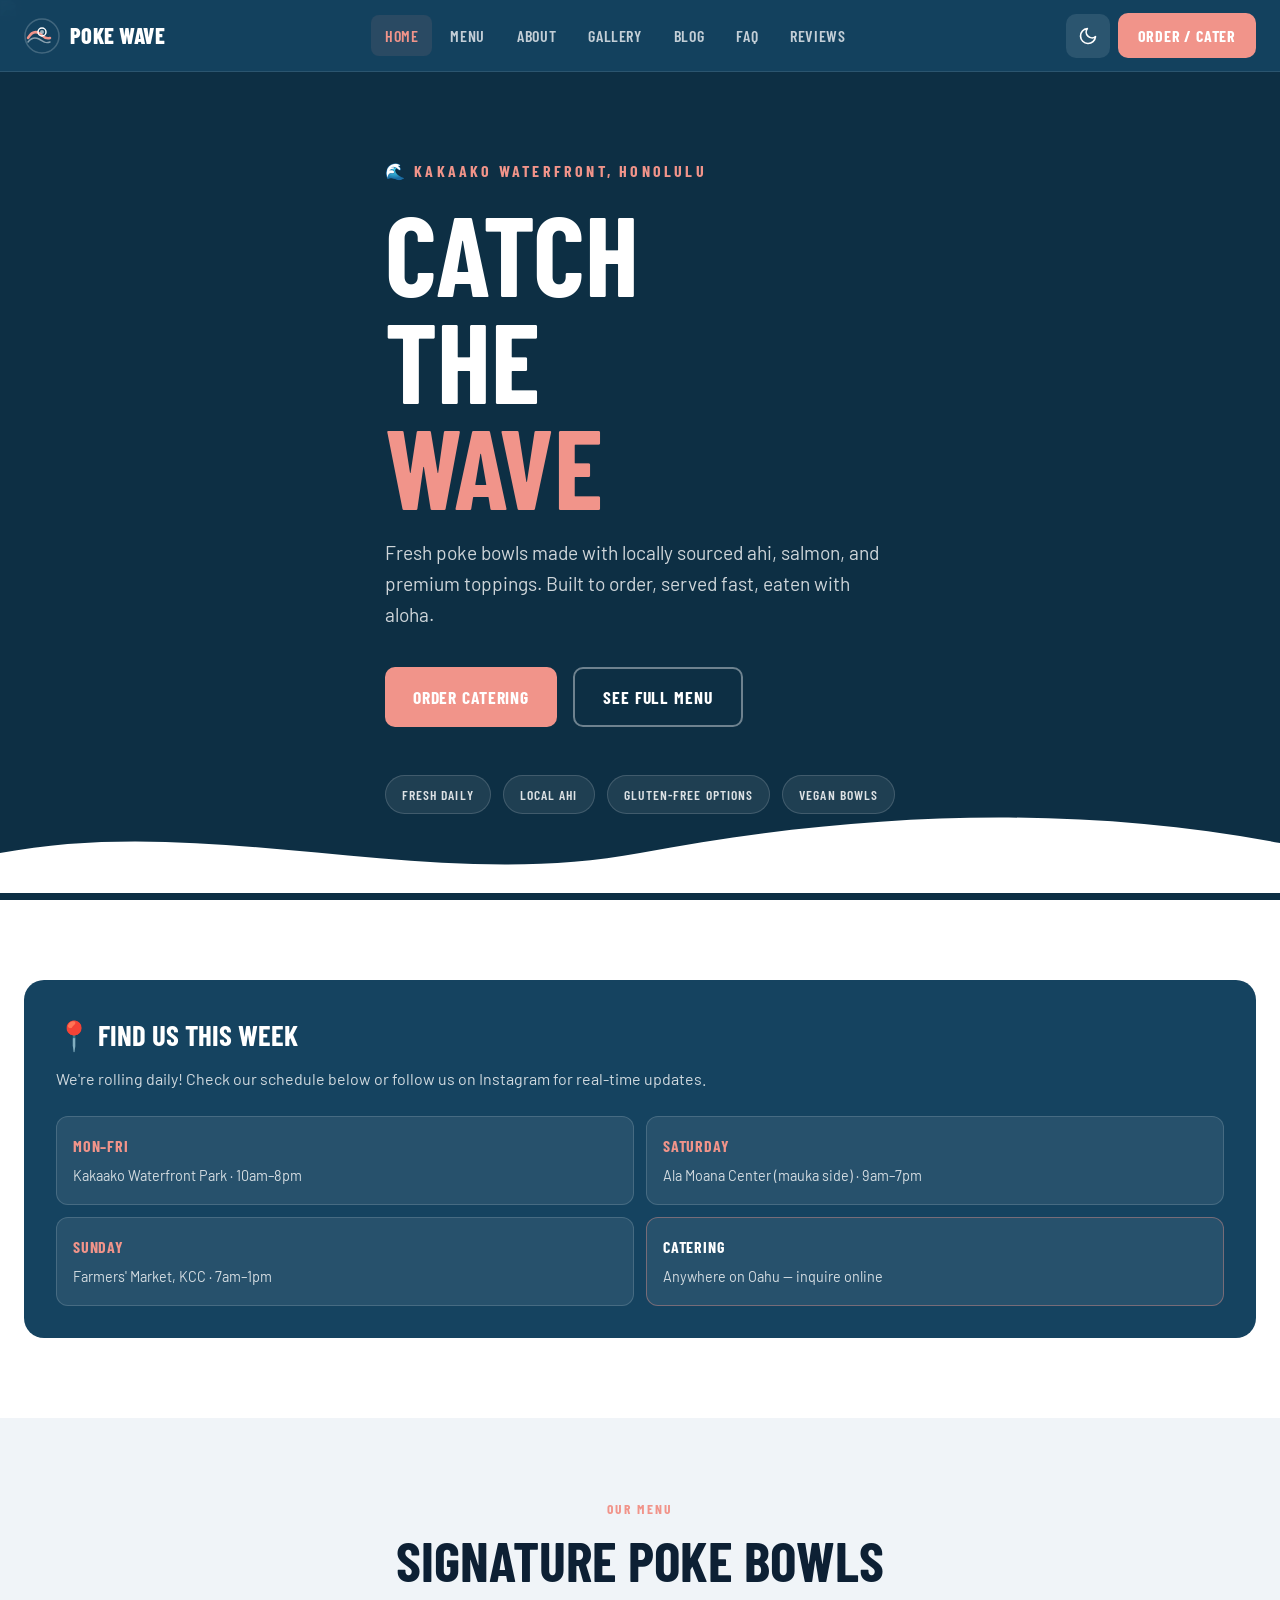
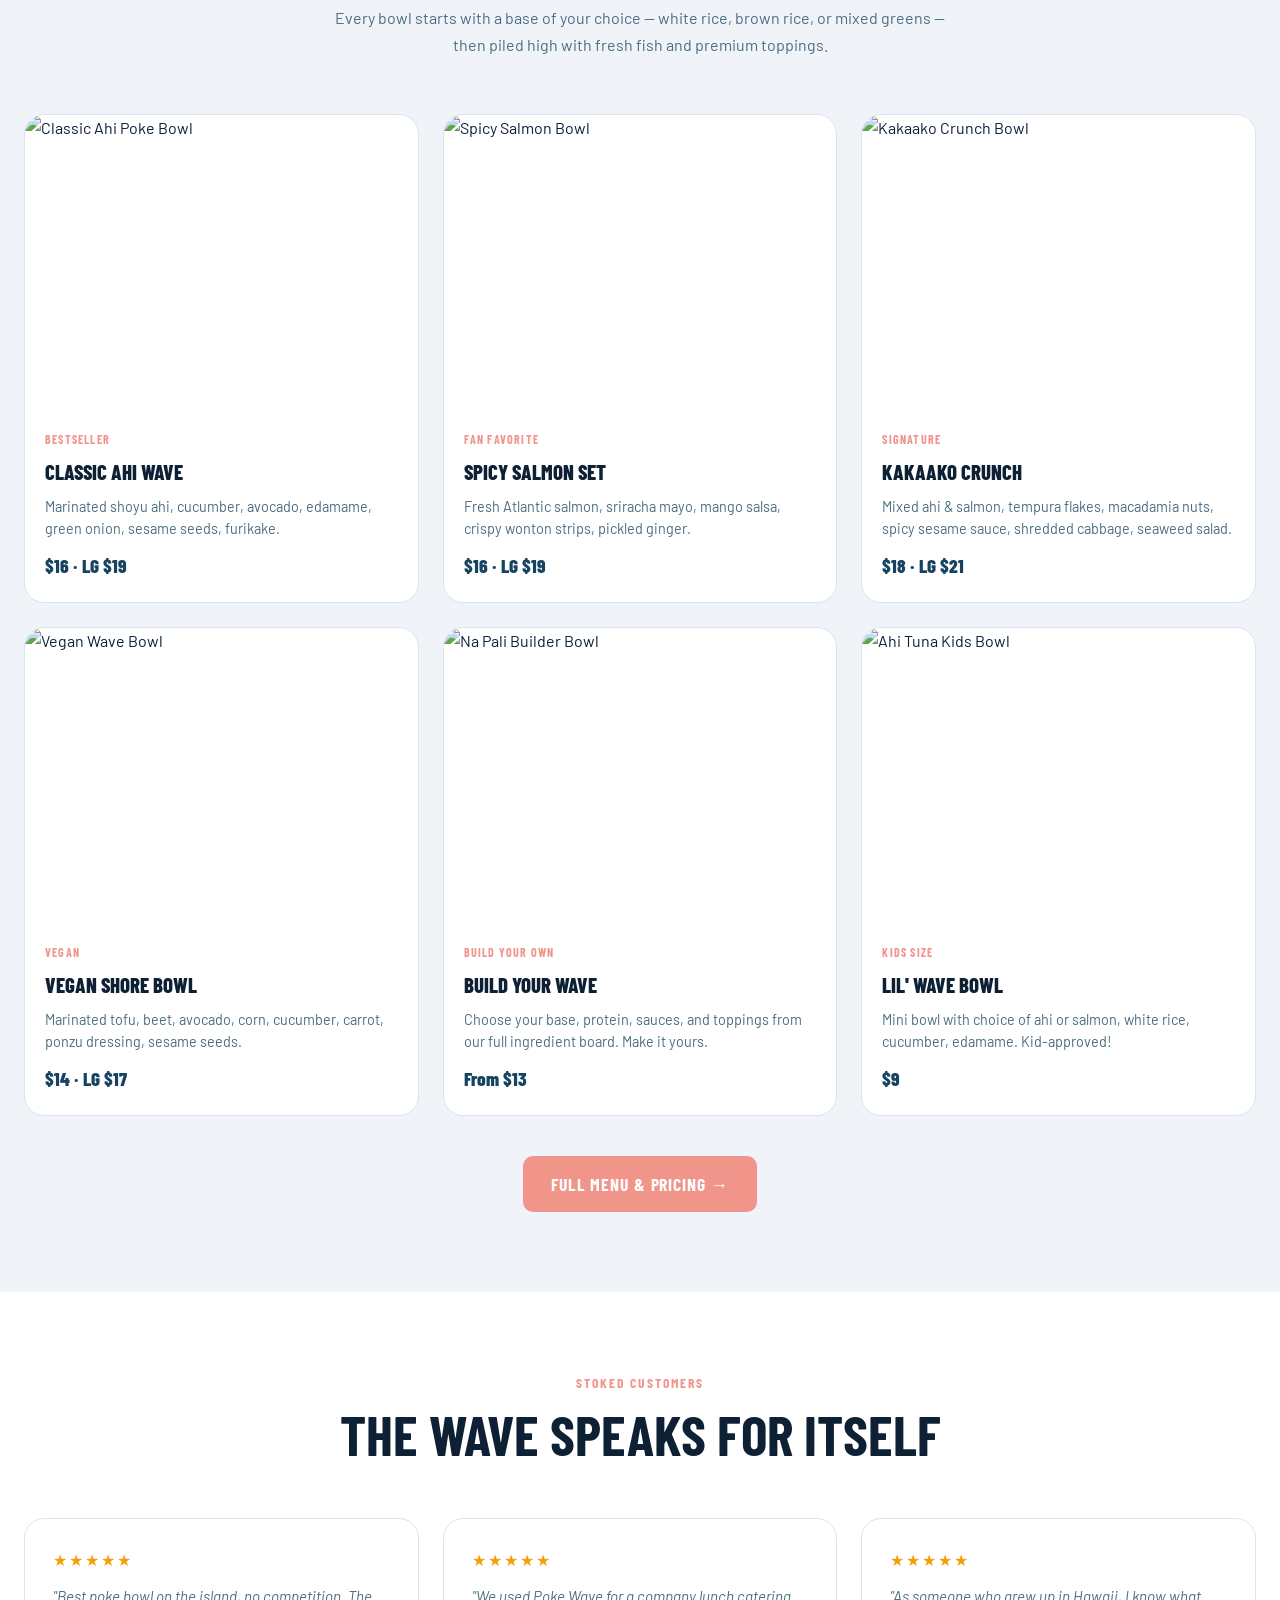
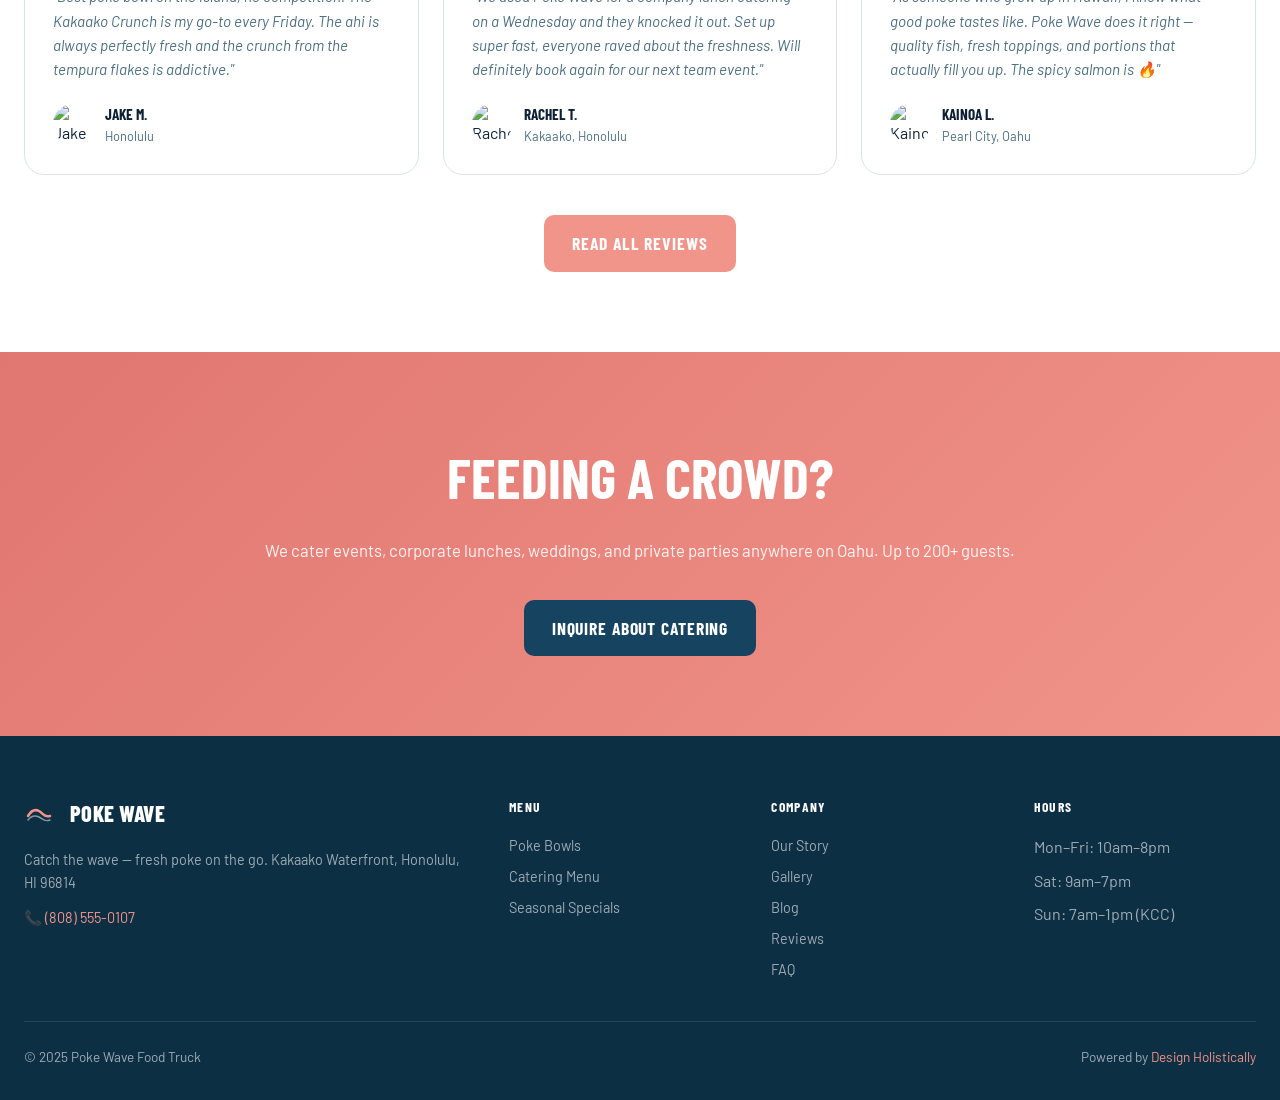
==== index.html @ 1723ecc5 "Initial commit: Poke Wave Food Truck — Hawaii sample site (Honolulu, Oahu)" ====
<!DOCTYPE html>
<html lang="en" data-theme="light">
<head>
<meta charset="UTF-8">
<meta name="viewport" content="width=device-width, initial-scale=1.0">
<title>Poke Wave Food Truck — Fresh Poke on the Go | Honolulu, Oahu</title>
<meta name="description" content="Poke Wave is Honolulu's hottest poke food truck. Fresh ahi, salmon, and tuna poke bowls at Kakaako Waterfront. Catering available.">
<meta property="og:title" content="Poke Wave Food Truck — Catch the Wave, Fresh Poke on the Go">
<meta property="og:description" content="Fresh, customizable poke bowls in Kakaako, Honolulu. Ahi, salmon, mixed bowls. Find us daily at the waterfront.">
<meta property="og:image" content="https://picsum.photos/1200/630?random=701">
<meta property="og:type" content="website">
<link rel="canonical" href="https://pokewavehonolulu.com">
<link rel="stylesheet" href="css/style.css">
<script type="application/ld+json">
{
  "@context": "https://schema.org",
  "@type": "FoodEstablishment",
  "name": "Poke Wave Food Truck",
  "description": "Fresh poke bowls food truck in Kakaako, Honolulu, Hawaii",
  "url": "https://pokewavehonolulu.com",
  "telephone": "(808) 555-0107",
  "address": {
    "@type": "PostalAddress",
    "streetAddress": "Kakaako Waterfront",
    "addressLocality": "Honolulu",
    "addressRegion": "HI",
    "postalCode": "96814",
    "addressCountry": "US"
  },
  "servesCuisine": "Hawaiian, Seafood",
  "priceRange": "$$",
  "openingHours": "Mo-Su 10:00-20:00"
}
</script>
</head>
<body>
<header class="header">
  <div class="header-inner">
    <a href="index.html" class="logo" aria-label="Poke Wave home">
      <svg viewBox="0 0 36 36" fill="none" aria-hidden="true">
        <circle cx="18" cy="18" r="17" stroke="rgba(255,255,255,0.2)" stroke-width="1.5"/>
        <path d="M4 20c3-5 7-7 11-5s5 7 11 5" stroke="#F1948A" stroke-width="2.5" stroke-linecap="round" fill="none"/>
        <path d="M4 24c3-4 7-5 11-3s5 5 11 3" stroke="white" stroke-width="1.5" stroke-linecap="round" fill="none" opacity="0.5"/>
        <circle cx="18" cy="14" r="4" fill="none" stroke="white" stroke-width="1.5"/>
        <circle cx="18" cy="14" r="2" fill="white" opacity="0.6"/>
      </svg>
      POKE WAVE
    </a>
    <nav class="nav">
      <a href="index.html" class="active">Home</a>
      <a href="services.html">Menu</a>
      <a href="about.html">About</a>
      <a href="gallery.html">Gallery</a>
      <a href="blog.html">Blog</a>
      <a href="faq.html">FAQ</a>
      <a href="reviews.html">Reviews</a>
    </nav>
    <div class="header-actions">
      <button id="themeToggle" class="btn-theme" aria-label="Toggle dark mode"></button>
      <a href="booking.html" class="btn-order">Order / Cater</a>
      <button id="hamburger" class="btn-hamburger" aria-label="Open menu" aria-expanded="false">
        <span></span><span></span><span></span>
      </button>
    </div>
  </div>
</header>
<nav id="mobileNav" class="mobile-nav">
  <a href="index.html">Home</a>
  <a href="services.html">Menu</a>
  <a href="about.html">About</a>
  <a href="gallery.html">Gallery</a>
  <a href="blog.html">Blog</a>
  <a href="faq.html">FAQ</a>
  <a href="reviews.html">Reviews</a>
  <a href="booking.html">Order / Cater</a>
  <a href="admin.html">Admin</a>
</nav>

<!-- Hero -->
<section class="hero">
  <div class="hero-bg">
    <img src="https://picsum.photos/1600/900?random=701" alt="Poke bowl close-up" loading="eager">
  </div>
  <div class="hero-waves">
    <svg viewBox="0 0 1440 80" fill="var(--bg)" xmlns="http://www.w3.org/2000/svg" preserveAspectRatio="none">
      <path d="M0 40c240-40 480 40 720 0S1200-10 1440 30V80H0z"/>
    </svg>
  </div>
  <div class="hero-content">
    <div class="hero-eyebrow">🌊 Kakaako Waterfront, Honolulu</div>
    <h1>Catch<br>the<br><span class="wave-word">Wave</span></h1>
    <p>Fresh poke bowls made with locally sourced ahi, salmon, and premium toppings. Built to order, served fast, eaten with aloha.</p>
    <div class="hero-actions">
      <a href="booking.html" class="btn-primary">Order Catering</a>
      <a href="services.html" class="btn-outline">See Full Menu</a>
    </div>
    <div class="hero-badges">
      <div class="hero-badge-item">Fresh Daily</div>
      <div class="hero-badge-item">Local Ahi</div>
      <div class="hero-badge-item">Gluten-Free Options</div>
      <div class="hero-badge-item">Vegan Bowls</div>
    </div>
  </div>
</section>

<!-- Location Tracker -->
<section class="section">
  <div class="container">
    <div class="location-card fade-up">
      <h3>📍 Find Us This Week</h3>
      <p style="color:rgba(255,255,255,0.8);margin-top:8px;">We're rolling daily! Check our schedule below or follow us on Instagram for real-time updates.</p>
      <div class="schedule-grid">
        <div class="schedule-item"><strong>Mon–Fri</strong><span>Kakaako Waterfront Park · 10am–8pm</span></div>
        <div class="schedule-item"><strong>Saturday</strong><span>Ala Moana Center (mauka side) · 9am–7pm</span></div>
        <div class="schedule-item"><strong>Sunday</strong><span>Farmers' Market, KCC · 7am–1pm</span></div>
        <div class="schedule-item" style="border-color:rgba(241,148,138,0.4);"><strong style="color:white;">Catering</strong><span>Anywhere on Oahu — inquire online</span></div>
      </div>
    </div>
  </div>
</section>

<!-- Menu Highlights -->
<section class="section section-alt">
  <div class="container">
    <div class="section-header fade-up">
      <span class="section-label">Our Menu</span>
      <h2>Signature Poke Bowls</h2>
      <p>Every bowl starts with a base of your choice — white rice, brown rice, or mixed greens — then piled high with fresh fish and premium toppings.</p>
    </div>
    <div class="menu-grid">
      <div class="menu-card fade-up">
        <div class="menu-card-img"><img src="https://picsum.photos/600/450?random=711" alt="Classic Ahi Poke Bowl" loading="lazy"></div>
        <div class="menu-card-body">
          <span class="menu-tag">Bestseller</span>
          <h3>Classic Ahi Wave</h3>
          <p>Marinated shoyu ahi, cucumber, avocado, edamame, green onion, sesame seeds, furikake.</p>
          <div class="menu-price">$16 · LG $19</div>
        </div>
      </div>
      <div class="menu-card fade-up">
        <div class="menu-card-img"><img src="https://picsum.photos/600/450?random=712" alt="Spicy Salmon Bowl" loading="lazy"></div>
        <div class="menu-card-body">
          <span class="menu-tag">Fan Favorite</span>
          <h3>Spicy Salmon Set</h3>
          <p>Fresh Atlantic salmon, sriracha mayo, mango salsa, crispy wonton strips, pickled ginger.</p>
          <div class="menu-price">$16 · LG $19</div>
        </div>
      </div>
      <div class="menu-card fade-up">
        <div class="menu-card-img"><img src="https://picsum.photos/600/450?random=713" alt="Kakaako Crunch Bowl" loading="lazy"></div>
        <div class="menu-card-body">
          <span class="menu-tag">Signature</span>
          <h3>Kakaako Crunch</h3>
          <p>Mixed ahi & salmon, tempura flakes, macadamia nuts, spicy sesame sauce, shredded cabbage, seaweed salad.</p>
          <div class="menu-price">$18 · LG $21</div>
        </div>
      </div>
      <div class="menu-card fade-up">
        <div class="menu-card-img"><img src="https://picsum.photos/600/450?random=714" alt="Vegan Wave Bowl" loading="lazy"></div>
        <div class="menu-card-body">
          <span class="menu-tag">Vegan</span>
          <h3>Vegan Shore Bowl</h3>
          <p>Marinated tofu, beet, avocado, corn, cucumber, carrot, ponzu dressing, sesame seeds.</p>
          <div class="menu-price">$14 · LG $17</div>
        </div>
      </div>
      <div class="menu-card fade-up">
        <div class="menu-card-img"><img src="https://picsum.photos/600/450?random=715" alt="Na Pali Builder Bowl" loading="lazy"></div>
        <div class="menu-card-body">
          <span class="menu-tag">Build Your Own</span>
          <h3>Build Your Wave</h3>
          <p>Choose your base, protein, sauces, and toppings from our full ingredient board. Make it yours.</p>
          <div class="menu-price">From $13</div>
        </div>
      </div>
      <div class="menu-card fade-up">
        <div class="menu-card-img"><img src="https://picsum.photos/600/450?random=716" alt="Ahi Tuna Kids Bowl" loading="lazy"></div>
        <div class="menu-card-body">
          <span class="menu-tag">Kids Size</span>
          <h3>Lil' Wave Bowl</h3>
          <p>Mini bowl with choice of ahi or salmon, white rice, cucumber, edamame. Kid-approved!</p>
          <div class="menu-price">$9</div>
        </div>
      </div>
    </div>
    <div style="text-align:center;margin-top:40px;">
      <a href="services.html" class="btn-primary" style="display:inline-flex;">Full Menu & Pricing →</a>
    </div>
  </div>
</section>

<!-- Testimonials -->
<section class="section">
  <div class="container">
    <div class="section-header fade-up">
      <span class="section-label">Stoked Customers</span>
      <h2>The Wave Speaks For Itself</h2>
    </div>
    <div class="testimonials-grid">
      <div class="testimonial-card fade-up">
        <div class="stars">★★★★★</div>
        <p>"Best poke bowl on the island, no competition. The Kakaako Crunch is my go-to every Friday. The ahi is always perfectly fresh and the crunch from the tempura flakes is addictive."</p>
        <div class="reviewer">
          <div class="reviewer-avatar"><img src="https://picsum.photos/80/80?random=731" alt="Jake M." loading="lazy"></div>
          <div><div class="reviewer-name">Jake M.</div><div class="reviewer-location">Honolulu</div></div>
        </div>
      </div>
      <div class="testimonial-card fade-up">
        <div class="stars">★★★★★</div>
        <p>"We used Poke Wave for a company lunch catering on a Wednesday and they knocked it out. Set up super fast, everyone raved about the freshness. Will definitely book again for our next team event."</p>
        <div class="reviewer">
          <div class="reviewer-avatar"><img src="https://picsum.photos/80/80?random=732" alt="Rachel T." loading="lazy"></div>
          <div><div class="reviewer-name">Rachel T.</div><div class="reviewer-location">Kakaako, Honolulu</div></div>
        </div>
      </div>
      <div class="testimonial-card fade-up">
        <div class="stars">★★★★★</div>
        <p>"As someone who grew up in Hawaii, I know what good poke tastes like. Poke Wave does it right — quality fish, fresh toppings, and portions that actually fill you up. The spicy salmon is 🔥"</p>
        <div class="reviewer">
          <div class="reviewer-avatar"><img src="https://picsum.photos/80/80?random=733" alt="Kainoa L." loading="lazy"></div>
          <div><div class="reviewer-name">Kainoa L.</div><div class="reviewer-location">Pearl City, Oahu</div></div>
        </div>
      </div>
    </div>
    <div style="text-align:center;margin-top:40px;">
      <a href="reviews.html" class="btn-primary" style="display:inline-flex;">Read All Reviews</a>
    </div>
  </div>
</section>

<!-- CTA -->
<section class="cta-section">
  <div class="container">
    <h2>Feeding A Crowd?</h2>
    <p>We cater events, corporate lunches, weddings, and private parties anywhere on Oahu. Up to 200+ guests.</p>
    <a href="booking.html" class="btn-primary" style="background:var(--primary);color:white;">Inquire About Catering</a>
  </div>
</section>

<footer class="footer">
  <div class="footer-grid">
    <div class="footer-brand">
      <div class="logo"><svg viewBox="0 0 36 36" fill="none" width="36" height="36"><path d="M4 20c3-5 7-7 11-5s5 7 11 5" stroke="#F1948A" stroke-width="2.5" stroke-linecap="round" fill="none"/><path d="M4 24c3-4 7-5 11-3s5 5 11 3" stroke="rgba(255,255,255,0.5)" stroke-width="1.5" stroke-linecap="round" fill="none"/></svg>POKE WAVE</div>
      <p>Catch the wave — fresh poke on the go. Kakaako Waterfront, Honolulu, HI 96814</p>
      <p style="margin-top:12px;">📞 <a href="tel:+18085550107" style="color:var(--accent);">(808) 555-0107</a></p>
    </div>
    <div><h4>Menu</h4><div class="footer-links"><a href="services.html">Poke Bowls</a><a href="services.html">Catering Menu</a><a href="services.html">Seasonal Specials</a></div></div>
    <div><h4>Company</h4><div class="footer-links"><a href="about.html">Our Story</a><a href="gallery.html">Gallery</a><a href="blog.html">Blog</a><a href="reviews.html">Reviews</a><a href="faq.html">FAQ</a></div></div>
    <div><h4>Hours</h4><div class="footer-links"><span style="color:rgba(255,255,255,0.6);">Mon–Fri: 10am–8pm</span><span style="color:rgba(255,255,255,0.6);">Sat: 9am–7pm</span><span style="color:rgba(255,255,255,0.6);">Sun: 7am–1pm (KCC)</span></div></div>
  </div>
  <div class="footer-bottom"><p>© 2025 Poke Wave Food Truck</p><p>Powered by <a href="https://designholistically.com" target="_blank" rel="noopener">Design Holistically</a></p></div>
</footer>
<button id="backToTop" class="back-to-top" aria-label="Back to top"><svg width="20" height="20" viewBox="0 0 24 24" fill="none" stroke="currentColor" stroke-width="2"><polyline points="18 15 12 9 6 15"/></svg></button>
<script src="js/main.js"></script>
</body>
</html>
---- css/style.css ----
@import url('https://fonts.googleapis.com/css2?family=Barlow+Condensed:ital,wght@0,400;0,600;0,700;0,800;1,700&family=Barlow:wght@300;400;500;600&display=swap');

:root {
  --primary: #154360;
  --primary-dark: #0d2f44;
  --primary-light: #1e6091;
  --accent: #F1948A;
  --accent-dark: #e07770;
  --accent-light: #f7c3be;
  --white: #ffffff;
  --off-white: #fef9f8;
  --gray-100: #f0f4f8;
  --gray-200: #d9e5ed;
  --gray-400: #8aaec4;
  --gray-600: #4a7a9b;
  --gray-800: #0d2034;
  --text: #0d2034;
  --text-muted: #4a6d80;
  --bg: #ffffff;
  --bg-alt: #f0f4f8;
  --card-bg: #ffffff;
  --border: #d9e5ed;
  --shadow: 0 2px 20px rgba(21,67,96,0.10);
  --shadow-lg: 0 8px 40px rgba(21,67,96,0.15);
  --radius: 12px;
  --radius-lg: 20px;
  --transition: 0.3s cubic-bezier(0.4,0,0.2,1);
  --font-body: 'Barlow', sans-serif;
  --font-display: 'Barlow Condensed', sans-serif;
  --header-h: 72px;
}

[data-theme="dark"] {
  --primary: #5dade2;
  --primary-dark: #2e86c1;
  --primary-light: #85c1e9;
  --accent: #F1948A;
  --accent-dark: #e07770;
  --off-white: #0d1f2d;
  --gray-100: #132233;
  --gray-200: #1a3048;
  --gray-400: #4a7a9b;
  --gray-600: #8aaec4;
  --gray-800: #c8e0ee;
  --text: #e8f4f8;
  --text-muted: #8aaec4;
  --bg: #0a1929;
  --bg-alt: #0d1f2d;
  --card-bg: #132233;
  --border: #1a3048;
  --shadow: 0 2px 20px rgba(0,0,0,0.4);
  --shadow-lg: 0 8px 40px rgba(0,0,0,0.5);
}

*, *::before, *::after { box-sizing: border-box; margin: 0; padding: 0; }
html { scroll-behavior: smooth; }
body { font-family: var(--font-body); color: var(--text); background: var(--bg); line-height: 1.6; overflow-x: hidden; transition: background var(--transition), color var(--transition); }
img { max-width: 100%; height: auto; display: block; }
a { color: var(--accent); text-decoration: none; transition: color var(--transition); }
ul { list-style: none; }
button { cursor: pointer; font-family: var(--font-body); border: none; background: none; }

/* Header */
.header { position: fixed; top: 0; left: 0; right: 0; z-index: 1000; height: var(--header-h); display: flex; align-items: center; padding: 0 24px; background: rgba(21,67,96,0.95); backdrop-filter: blur(12px); border-bottom: 1px solid rgba(255,255,255,0.1); transition: all var(--transition); }
.header.scrolled { background: rgba(13,32,52,0.98); box-shadow: 0 4px 20px rgba(0,0,0,0.3); }
[data-theme="dark"] .header { background: rgba(10,25,41,0.96); }
.header-inner { width: 100%; max-width: 1280px; margin: 0 auto; display: flex; align-items: center; justify-content: space-between; }
.logo { display: flex; align-items: center; gap: 10px; font-family: var(--font-display); font-size: 1.4rem; font-weight: 800; color: white; letter-spacing: 0.02em; }
.logo svg { width: 36px; height: 36px; }
.nav { display: none; gap: 4px; }
@media(min-width:768px){ .nav { display: flex; } }
.nav a { padding: 8px 14px; border-radius: 8px; font-family: var(--font-display); font-size: 1rem; font-weight: 600; letter-spacing: 0.04em; color: rgba(255,255,255,0.75); transition: all var(--transition); text-transform: uppercase; }
.nav a:hover, .nav a.active { color: var(--accent); background: rgba(241,148,138,0.1); }
.header-actions { display: flex; align-items: center; gap: 8px; }
.btn-theme { width: 44px; height: 44px; border-radius: 10px; display: flex; align-items: center; justify-content: center; background: rgba(255,255,255,0.1); color: white; }
.btn-theme:hover { background: rgba(255,255,255,0.2); }
.btn-hamburger { width: 44px; height: 44px; border-radius: 10px; display: flex; flex-direction: column; align-items: center; justify-content: center; gap: 5px; background: rgba(255,255,255,0.1); }
@media(min-width:768px){ .btn-hamburger { display: none; } }
.btn-hamburger span { width: 20px; height: 2px; background: white; border-radius: 2px; display: block; }
.btn-order { display: none; padding: 10px 20px; background: var(--accent); color: white; border-radius: 10px; font-family: var(--font-display); font-weight: 700; font-size: 1rem; letter-spacing: 0.05em; text-transform: uppercase; }
.btn-order:hover { background: var(--accent-dark); color: white; }
@media(min-width:768px){ .btn-order { display: flex; align-items: center; } }
.mobile-nav { position: fixed; top: var(--header-h); left: 0; right: 0; bottom: 0; background: var(--primary-dark); z-index: 999; padding: 32px 24px; display: flex; flex-direction: column; gap: 4px; transform: translateX(100%); transition: transform var(--transition); }
.mobile-nav.open { transform: translateX(0); }
.mobile-nav a { padding: 16px; font-family: var(--font-display); font-size: 1.3rem; font-weight: 700; color: rgba(255,255,255,0.85); text-transform: uppercase; letter-spacing: 0.05em; border-bottom: 1px solid rgba(255,255,255,0.1); }
.mobile-nav a:hover { color: var(--accent); }

/* Hero */
.hero { min-height: 100svh; padding-top: var(--header-h); display: flex; align-items: center; position: relative; overflow: hidden; background: var(--primary-dark); }
.hero-bg { position: absolute; inset: 0; }
.hero-bg img { width: 100%; height: 100%; object-fit: cover; opacity: 0.3; }
.hero-waves { position: absolute; bottom: 0; left: 0; right: 0; }
.hero-waves svg { width: 100%; height: 80px; }
.hero-content { position: relative; z-index: 1; max-width: 1280px; margin: 0 auto; padding: 80px 24px; }
.hero-eyebrow { font-family: var(--font-display); font-size: 1rem; font-weight: 700; letter-spacing: 0.2em; text-transform: uppercase; color: var(--accent); margin-bottom: 16px; }
.hero h1 { font-family: var(--font-display); font-size: clamp(3rem, 10vw, 7rem); color: white; line-height: 0.95; text-transform: uppercase; margin-bottom: 20px; }
.hero h1 .wave-word { color: var(--accent); display: block; }
.hero p { font-size: clamp(1rem, 2vw, 1.2rem); color: rgba(255,255,255,0.8); max-width: 500px; margin-bottom: 36px; }
.hero-actions { display: flex; flex-wrap: wrap; gap: 16px; }
.btn-primary { padding: 14px 28px; background: var(--accent); color: white; font-family: var(--font-display); font-weight: 700; font-size: 1.1rem; letter-spacing: 0.05em; text-transform: uppercase; border-radius: 10px; transition: all var(--transition); display: inline-flex; align-items: center; gap: 8px; min-height: 44px; }
.btn-primary:hover { background: var(--accent-dark); color: white; transform: translateY(-2px); box-shadow: 0 8px 24px rgba(241,148,138,0.4); }
.btn-outline { padding: 14px 28px; background: transparent; border: 2px solid rgba(255,255,255,0.4); color: white; font-family: var(--font-display); font-weight: 700; font-size: 1.1rem; text-transform: uppercase; letter-spacing: 0.05em; border-radius: 10px; transition: all var(--transition); display: inline-flex; align-items: center; gap: 8px; min-height: 44px; }
.btn-outline:hover { background: rgba(255,255,255,0.1); color: white; }
.hero-badges { display: flex; flex-wrap: wrap; gap: 12px; margin-top: 48px; }
.hero-badge-item { background: rgba(255,255,255,0.08); border: 1px solid rgba(255,255,255,0.15); color: rgba(255,255,255,0.85); padding: 8px 16px; border-radius: 100px; font-size: 0.85rem; font-family: var(--font-display); font-weight: 600; text-transform: uppercase; letter-spacing: 0.08em; }

/* Sections */
.section { padding: 80px 24px; }
.section-alt { background: var(--bg-alt); }
.container { max-width: 1280px; margin: 0 auto; }
.section-header { text-align: center; max-width: 640px; margin: 0 auto 56px; }
.section-label { font-family: var(--font-display); font-size: 0.85rem; font-weight: 700; letter-spacing: 0.15em; text-transform: uppercase; color: var(--accent); margin-bottom: 12px; display: block; }
.section-header h2 { font-family: var(--font-display); font-size: clamp(2rem, 5vw, 3.5rem); line-height: 1.0; text-transform: uppercase; margin-bottom: 16px; }
.section-header p { color: var(--text-muted); font-size: 1rem; line-height: 1.7; }

/* Menu Cards */
.menu-grid { display: grid; grid-template-columns: 1fr; gap: 24px; }
@media(min-width:640px){ .menu-grid { grid-template-columns: repeat(2,1fr); } }
@media(min-width:1024px){ .menu-grid { grid-template-columns: repeat(3,1fr); } }
.menu-card { background: var(--card-bg); border: 1px solid var(--border); border-radius: var(--radius-lg); overflow: hidden; transition: all var(--transition); }
.menu-card:hover { transform: translateY(-4px); box-shadow: var(--shadow-lg); }
.menu-card-img { aspect-ratio: 4/3; overflow: hidden; }
.menu-card-img img { width: 100%; height: 100%; object-fit: cover; transition: transform var(--transition); }
.menu-card:hover .menu-card-img img { transform: scale(1.05); }
.menu-card-body { padding: 20px; }
.menu-tag { font-family: var(--font-display); font-size: 0.75rem; font-weight: 700; letter-spacing: 0.1em; text-transform: uppercase; color: var(--accent); margin-bottom: 6px; display: block; }
.menu-card h3 { font-family: var(--font-display); font-size: 1.3rem; font-weight: 800; text-transform: uppercase; margin-bottom: 8px; }
.menu-card p { color: var(--text-muted); font-size: 0.9rem; line-height: 1.5; margin-bottom: 12px; }
.menu-price { font-family: var(--font-display); font-weight: 800; font-size: 1.2rem; color: var(--primary); }
[data-theme="dark"] .menu-price { color: var(--primary); }

/* Location Tracker */
.location-card { background: var(--primary); color: white; border-radius: var(--radius-lg); padding: 32px; }
.location-card h3 { font-family: var(--font-display); font-size: 1.8rem; text-transform: uppercase; margin-bottom: 8px; }
.schedule-grid { display: grid; grid-template-columns: 1fr; gap: 12px; margin-top: 24px; }
@media(min-width:640px){ .schedule-grid { grid-template-columns: repeat(2,1fr); } }
.schedule-item { background: rgba(255,255,255,0.08); border: 1px solid rgba(255,255,255,0.15); border-radius: 12px; padding: 16px; }
.schedule-item strong { display: block; font-family: var(--font-display); font-size: 1rem; text-transform: uppercase; letter-spacing: 0.05em; color: var(--accent); margin-bottom: 4px; }
.schedule-item span { font-size: 0.9rem; color: rgba(255,255,255,0.8); }

/* Testimonials */
.testimonials-grid { display: grid; grid-template-columns: 1fr; gap: 24px; }
@media(min-width:640px){ .testimonials-grid { grid-template-columns: repeat(2,1fr); } }
@media(min-width:1024px){ .testimonials-grid { grid-template-columns: repeat(3,1fr); } }
.testimonial-card { background: var(--card-bg); border: 1px solid var(--border); border-radius: var(--radius-lg); padding: 28px; }
.stars { color: #f59e0b; margin-bottom: 12px; font-size: 1rem; letter-spacing: 2px; }
.testimonial-card p { color: var(--text-muted); font-size: 0.95rem; line-height: 1.6; margin-bottom: 20px; font-style: italic; }
.reviewer { display: flex; align-items: center; gap: 12px; }
.reviewer-avatar { width: 40px; height: 40px; border-radius: 50%; overflow: hidden; }
.reviewer-avatar img { width: 100%; height: 100%; object-fit: cover; }
.reviewer-name { font-family: var(--font-display); font-weight: 700; font-size: 0.95rem; text-transform: uppercase; }
.reviewer-location { font-size: 0.8rem; color: var(--text-muted); }

/* CTA */
.cta-section { background: linear-gradient(135deg, var(--accent-dark) 0%, var(--accent) 100%); padding: 80px 24px; text-align: center; }
.cta-section h2 { font-family: var(--font-display); font-size: clamp(2rem,5vw,3.5rem); color: white; text-transform: uppercase; margin-bottom: 16px; }
.cta-section p { color: rgba(255,255,255,0.9); font-size: 1.05rem; margin-bottom: 36px; }

/* Page Hero */
.page-hero { padding: 120px 24px 64px; background: linear-gradient(135deg, var(--primary-dark) 0%, var(--primary) 100%); text-align: center; }
.page-hero h1 { font-family: var(--font-display); font-size: clamp(2.5rem,6vw,4.5rem); color: white; text-transform: uppercase; line-height: 1; margin-bottom: 16px; }
.page-hero p { color: rgba(255,255,255,0.82); font-size: 1.05rem; max-width: 600px; margin: 0 auto; }
.breadcrumb { display: flex; align-items: center; gap: 8px; font-size: 0.85rem; color: rgba(255,255,255,0.6); justify-content: center; margin-top: 16px; font-family: var(--font-display); text-transform: uppercase; letter-spacing: 0.08em; }
.breadcrumb a { color: rgba(255,255,255,0.8); }

/* Gallery */
.gallery-grid { display: grid; grid-template-columns: repeat(2,1fr); gap: 16px; }
@media(min-width:640px){ .gallery-grid { grid-template-columns: repeat(3,1fr); } }
@media(min-width:1024px){ .gallery-grid { grid-template-columns: repeat(4,1fr); } }
.gallery-item { border-radius: var(--radius); overflow: hidden; aspect-ratio: 1; position: relative; cursor: pointer; }
.gallery-item img { width: 100%; height: 100%; object-fit: cover; transition: transform var(--transition); }
.gallery-item:hover img { transform: scale(1.05); }
.gallery-item-overlay { position: absolute; inset: 0; background: rgba(21,67,96,0.75); display: flex; align-items: center; justify-content: center; opacity: 0; transition: opacity var(--transition); color: white; font-family: var(--font-display); font-weight: 700; font-size: 0.9rem; text-transform: uppercase; letter-spacing: 0.05em; }
.gallery-item:hover .gallery-item-overlay { opacity: 1; }

/* Blog */
.blog-grid { display: grid; grid-template-columns: 1fr; gap: 32px; }
@media(min-width:640px){ .blog-grid { grid-template-columns: repeat(2,1fr); } }
@media(min-width:1024px){ .blog-grid { grid-template-columns: repeat(3,1fr); } }
.blog-card { background: var(--card-bg); border: 1px solid var(--border); border-radius: var(--radius-lg); overflow: hidden; transition: all var(--transition); }
.blog-card:hover { transform: translateY(-4px); box-shadow: var(--shadow-lg); }
.blog-card-img { aspect-ratio: 16/9; overflow: hidden; }
.blog-card-img img { width: 100%; height: 100%; object-fit: cover; transition: transform var(--transition); }
.blog-card:hover .blog-card-img img { transform: scale(1.05); }
.blog-card-body { padding: 20px; }
.blog-tag { font-family: var(--font-display); font-size: 0.75rem; font-weight: 700; color: var(--accent); text-transform: uppercase; letter-spacing: 0.1em; margin-bottom: 8px; display: block; }
.blog-card h3 { font-family: var(--font-display); font-size: 1.2rem; font-weight: 800; margin-bottom: 10px; text-transform: uppercase; }
.blog-card h3 a { color: var(--text); }
.blog-card h3 a:hover { color: var(--accent); }
.blog-card p { color: var(--text-muted); font-size: 0.9rem; line-height: 1.6; }
.blog-meta { display: flex; gap: 16px; font-size: 0.8rem; color: var(--text-muted); margin-top: 16px; padding-top: 16px; border-top: 1px solid var(--border); font-family: var(--font-display); text-transform: uppercase; letter-spacing: 0.04em; }

/* Blog Post */
.blog-post { max-width: 760px; margin: 0 auto; padding: 60px 24px; }
.blog-post h1 { font-family: var(--font-display); font-size: clamp(2rem,5vw,3.2rem); text-transform: uppercase; line-height: 1; margin-bottom: 24px; }
.blog-post-meta { display: flex; flex-wrap: wrap; gap: 16px; font-family: var(--font-display); font-size: 0.85rem; color: var(--text-muted); text-transform: uppercase; letter-spacing: 0.08em; margin-bottom: 32px; padding-bottom: 24px; border-bottom: 1px solid var(--border); }
.blog-post img { border-radius: var(--radius-lg); margin: 32px 0; }
.blog-post h2 { font-family: var(--font-display); font-size: 2rem; text-transform: uppercase; margin: 32px 0 16px; }
.blog-post h3 { font-family: var(--font-display); font-size: 1.4rem; text-transform: uppercase; margin: 24px 0 12px; }
.blog-post p { color: var(--text-muted); line-height: 1.8; margin-bottom: 20px; }
.blog-post ul, .blog-post ol { padding-left: 24px; margin-bottom: 20px; }
.blog-post li { color: var(--text-muted); line-height: 1.8; margin-bottom: 8px; }
.blog-post blockquote { border-left: 4px solid var(--accent); padding: 16px 24px; margin: 24px 0; background: var(--gray-100); border-radius: 0 var(--radius) var(--radius) 0; font-style: italic; font-family: var(--font-display); font-size: 1.2rem; }

/* Booking */
.booking-section { max-width: 760px; margin: 0 auto; }
.booking-steps { display: flex; gap: 8px; margin-bottom: 40px; }
.step-item { flex: 1; text-align: center; }
.step-num { width: 36px; height: 36px; border-radius: 50%; background: var(--gray-200); color: var(--text-muted); font-family: var(--font-display); font-weight: 800; font-size: 1rem; display: flex; align-items: center; justify-content: center; margin: 0 auto 8px; transition: all var(--transition); }
.step-item.active .step-num { background: var(--accent); color: white; }
.step-item.done .step-num { background: var(--primary); color: white; }
.step-label { font-family: var(--font-display); font-size: 0.75rem; color: var(--text-muted); font-weight: 600; text-transform: uppercase; letter-spacing: 0.08em; }
.form-step { display: none; }
.form-step.active { display: block; animation: fadeIn 0.3s ease; }
@keyframes fadeIn { from { opacity: 0; transform: translateY(10px); } to { opacity: 1; transform: translateY(0); } }
.form-step h3 { font-family: var(--font-display); font-size: 1.8rem; text-transform: uppercase; margin-bottom: 24px; }
.form-group { margin-bottom: 20px; }
.form-group label { display: block; font-family: var(--font-display); font-weight: 700; font-size: 0.9rem; text-transform: uppercase; letter-spacing: 0.08em; margin-bottom: 8px; }
.form-group input, .form-group select, .form-group textarea { width: 100%; padding: 12px 16px; border: 1.5px solid var(--border); border-radius: 10px; background: var(--bg); color: var(--text); font-family: var(--font-body); font-size: 1rem; transition: border-color var(--transition); min-height: 44px; }
.form-group input:focus, .form-group select:focus, .form-group textarea:focus { outline: none; border-color: var(--accent); }
.form-group textarea { min-height: 120px; resize: vertical; }
.service-options { display: grid; grid-template-columns: 1fr; gap: 12px; }
@media(min-width:640px){ .service-options { grid-template-columns: repeat(2,1fr); } }
.service-option { border: 2px solid var(--border); border-radius: 12px; padding: 20px; cursor: pointer; transition: all var(--transition); }
.service-option:hover, .service-option.selected { border-color: var(--accent); background: rgba(241,148,138,0.05); }
.service-option h4 { font-family: var(--font-display); font-weight: 800; font-size: 1.1rem; text-transform: uppercase; margin-bottom: 4px; }
.service-option p { font-size: 0.85rem; color: var(--text-muted); }
.form-nav { display: flex; justify-content: space-between; margin-top: 32px; gap: 16px; }
.btn-next, .btn-prev, .btn-submit { padding: 14px 28px; border-radius: 10px; font-family: var(--font-display); font-weight: 700; font-size: 1rem; text-transform: uppercase; letter-spacing: 0.05em; min-height: 44px; transition: all var(--transition); }
.btn-next, .btn-submit { background: var(--accent); color: white; }
.btn-next:hover, .btn-submit:hover { background: var(--accent-dark); }
.btn-prev { background: var(--gray-100); color: var(--text); }
.time-slots { display: grid; grid-template-columns: repeat(3,1fr); gap: 8px; }
@media(min-width:640px){ .time-slots { grid-template-columns: repeat(4,1fr); } }
.time-slot { padding: 10px; border: 2px solid var(--border); border-radius: 8px; text-align: center; cursor: pointer; font-family: var(--font-display); font-weight: 700; font-size: 0.9rem; transition: all var(--transition); min-height: 44px; display: flex; align-items: center; justify-content: center; }
.time-slot.selected { background: var(--accent); border-color: var(--accent); color: white; }
.confirmation-box { background: var(--gray-100); border-radius: var(--radius-lg); padding: 40px; text-align: center; }
.confirmation-icon { width: 64px; height: 64px; background: var(--accent); border-radius: 50%; display: flex; align-items: center; justify-content: center; margin: 0 auto 20px; }

/* FAQ */
.faq-list { max-width: 760px; margin: 0 auto; }
.faq-item { border: 1px solid var(--border); border-radius: var(--radius); margin-bottom: 12px; overflow: hidden; }
.faq-q { padding: 20px 24px; font-family: var(--font-display); font-weight: 700; font-size: 1rem; text-transform: uppercase; letter-spacing: 0.04em; cursor: pointer; display: flex; justify-content: space-between; align-items: center; gap: 16px; min-height: 44px; transition: background var(--transition); }
.faq-q:hover { background: var(--gray-100); }
.faq-q svg { width: 20px; height: 20px; color: var(--accent); flex-shrink: 0; transition: transform var(--transition); }
.faq-item.open .faq-q svg { transform: rotate(45deg); }
.faq-a { max-height: 0; overflow: hidden; transition: max-height 0.4s ease; }
.faq-item.open .faq-a { max-height: 500px; }
.faq-a-inner { padding: 0 24px 20px; color: var(--text-muted); line-height: 1.7; }

/* Reviews */
.reviews-summary { display: flex; flex-direction: column; gap: 32px; align-items: center; background: var(--gray-100); border-radius: var(--radius-lg); padding: 40px; margin-bottom: 48px; }
@media(min-width:640px){ .reviews-summary { flex-direction: row; } }
.reviews-score { text-align: center; }
.score-num { font-family: var(--font-display); font-size: 5rem; font-weight: 800; color: var(--primary); line-height: 1; }
.score-stars { font-size: 1.5rem; color: #f59e0b; letter-spacing: 4px; margin: 8px 0; }
.score-count { font-size: 0.85rem; color: var(--text-muted); }
.rating-bars { flex: 1; width: 100%; max-width: 320px; }
.rating-bar-row { display: flex; align-items: center; gap: 12px; margin-bottom: 8px; font-size: 0.85rem; font-family: var(--font-display); text-transform: uppercase; font-weight: 600; }
.rating-bar-track { flex: 1; height: 8px; background: var(--gray-200); border-radius: 4px; overflow: hidden; }
.rating-bar-fill { height: 100%; background: #f59e0b; border-radius: 4px; }
.reviews-grid { display: grid; grid-template-columns: 1fr; gap: 20px; }
@media(min-width:640px){ .reviews-grid { grid-template-columns: repeat(2,1fr); } }
@media(min-width:1024px){ .reviews-grid { grid-template-columns: repeat(3,1fr); } }
.review-card { background: var(--card-bg); border: 1px solid var(--border); border-radius: var(--radius-lg); padding: 24px; }
.review-header { display: flex; align-items: center; gap: 12px; margin-bottom: 12px; }
.review-avatar { width: 44px; height: 44px; border-radius: 50%; overflow: hidden; flex-shrink: 0; }
.review-name { font-family: var(--font-display); font-weight: 800; font-size: 1rem; text-transform: uppercase; }
.review-date { font-size: 0.8rem; color: var(--text-muted); }
.review-stars { font-size: 0.9rem; color: #f59e0b; margin-bottom: 10px; }
.review-text { color: var(--text-muted); font-size: 0.9rem; line-height: 1.6; }
.google-badge { display: flex; align-items: center; gap: 6px; font-size: 0.75rem; color: var(--text-muted); margin-top: 12px; font-family: var(--font-display); text-transform: uppercase; letter-spacing: 0.05em; }

/* Admin */
.admin-login { max-width: 400px; margin: 0 auto; padding: 60px 24px; }
.admin-login-card { background: var(--card-bg); border: 1px solid var(--border); border-radius: var(--radius-lg); padding: 40px; text-align: center; }
.admin-login-card h2 { font-family: var(--font-display); font-size: 2rem; text-transform: uppercase; margin-bottom: 8px; }
.admin-dash { max-width: 1280px; margin: 0 auto; padding: 40px 24px; }
.admin-stats { display: grid; grid-template-columns: repeat(2,1fr); gap: 16px; margin-bottom: 32px; }
@media(min-width:640px){ .admin-stats { grid-template-columns: repeat(4,1fr); } }
.stat-card { background: var(--card-bg); border: 1px solid var(--border); border-radius: var(--radius); padding: 20px; }
.stat-val { font-family: var(--font-display); font-size: 2.2rem; font-weight: 800; color: var(--accent); }
.stat-label { font-family: var(--font-display); font-size: 0.8rem; color: var(--text-muted); text-transform: uppercase; letter-spacing: 0.08em; margin-top: 4px; }
.admin-table { width: 100%; border-collapse: collapse; }
.admin-table th { text-align: left; padding: 12px 16px; font-family: var(--font-display); font-size: 0.8rem; text-transform: uppercase; letter-spacing: 0.08em; color: var(--text-muted); border-bottom: 1px solid var(--border); }
.admin-table td { padding: 14px 16px; border-bottom: 1px solid var(--border); font-size: 0.9rem; }
.status-badge { display: inline-flex; padding: 4px 10px; border-radius: 100px; font-family: var(--font-display); font-size: 0.75rem; font-weight: 700; text-transform: uppercase; letter-spacing: 0.04em; }
.status-pending { background: rgba(241,148,138,0.12); color: var(--accent-dark); }
.status-confirmed { background: rgba(21,67,96,0.12); color: var(--primary); }
.status-done { background: var(--gray-100); color: var(--text-muted); }

/* Scroll Animations */
.fade-up { opacity: 0; transform: translateY(30px); transition: opacity 0.6s ease, transform 0.6s ease; }
.fade-up.visible { opacity: 1; transform: translateY(0); }

/* Back to Top */
.back-to-top { position: fixed; bottom: 24px; right: 24px; width: 44px; height: 44px; background: var(--accent); color: white; border-radius: 10px; display: flex; align-items: center; justify-content: center; opacity: 0; pointer-events: none; transition: all var(--transition); z-index: 99; }
.back-to-top.visible { opacity: 1; pointer-events: auto; }
.back-to-top:hover { background: var(--accent-dark); transform: translateY(-2px); }

/* Footer */
.footer { background: var(--primary-dark); color: rgba(255,255,255,0.6); padding: 60px 24px 32px; }
.footer-grid { display: grid; grid-template-columns: 1fr; gap: 40px; max-width: 1280px; margin: 0 auto; }
@media(min-width:640px){ .footer-grid { grid-template-columns: repeat(2,1fr); } }
@media(min-width:1024px){ .footer-grid { grid-template-columns: 2fr 1fr 1fr 1fr; } }
.footer-brand .logo { color: white; margin-bottom: 16px; font-size: 1.4rem; }
.footer-brand p { font-size: 0.9rem; line-height: 1.6; }
.footer h4 { color: white; font-family: var(--font-display); font-size: 0.85rem; font-weight: 700; text-transform: uppercase; letter-spacing: 0.1em; margin-bottom: 16px; }
.footer-links { display: flex; flex-direction: column; gap: 8px; }
.footer-links a { font-size: 0.9rem; color: rgba(255,255,255,0.6); transition: color var(--transition); }
.footer-links a:hover { color: var(--accent); }
.footer-bottom { max-width: 1280px; margin: 40px auto 0; padding-top: 24px; border-top: 1px solid rgba(255,255,255,0.1); display: flex; flex-wrap: wrap; gap: 16px; justify-content: space-between; font-size: 0.85rem; }
.footer-bottom a { color: var(--accent); }
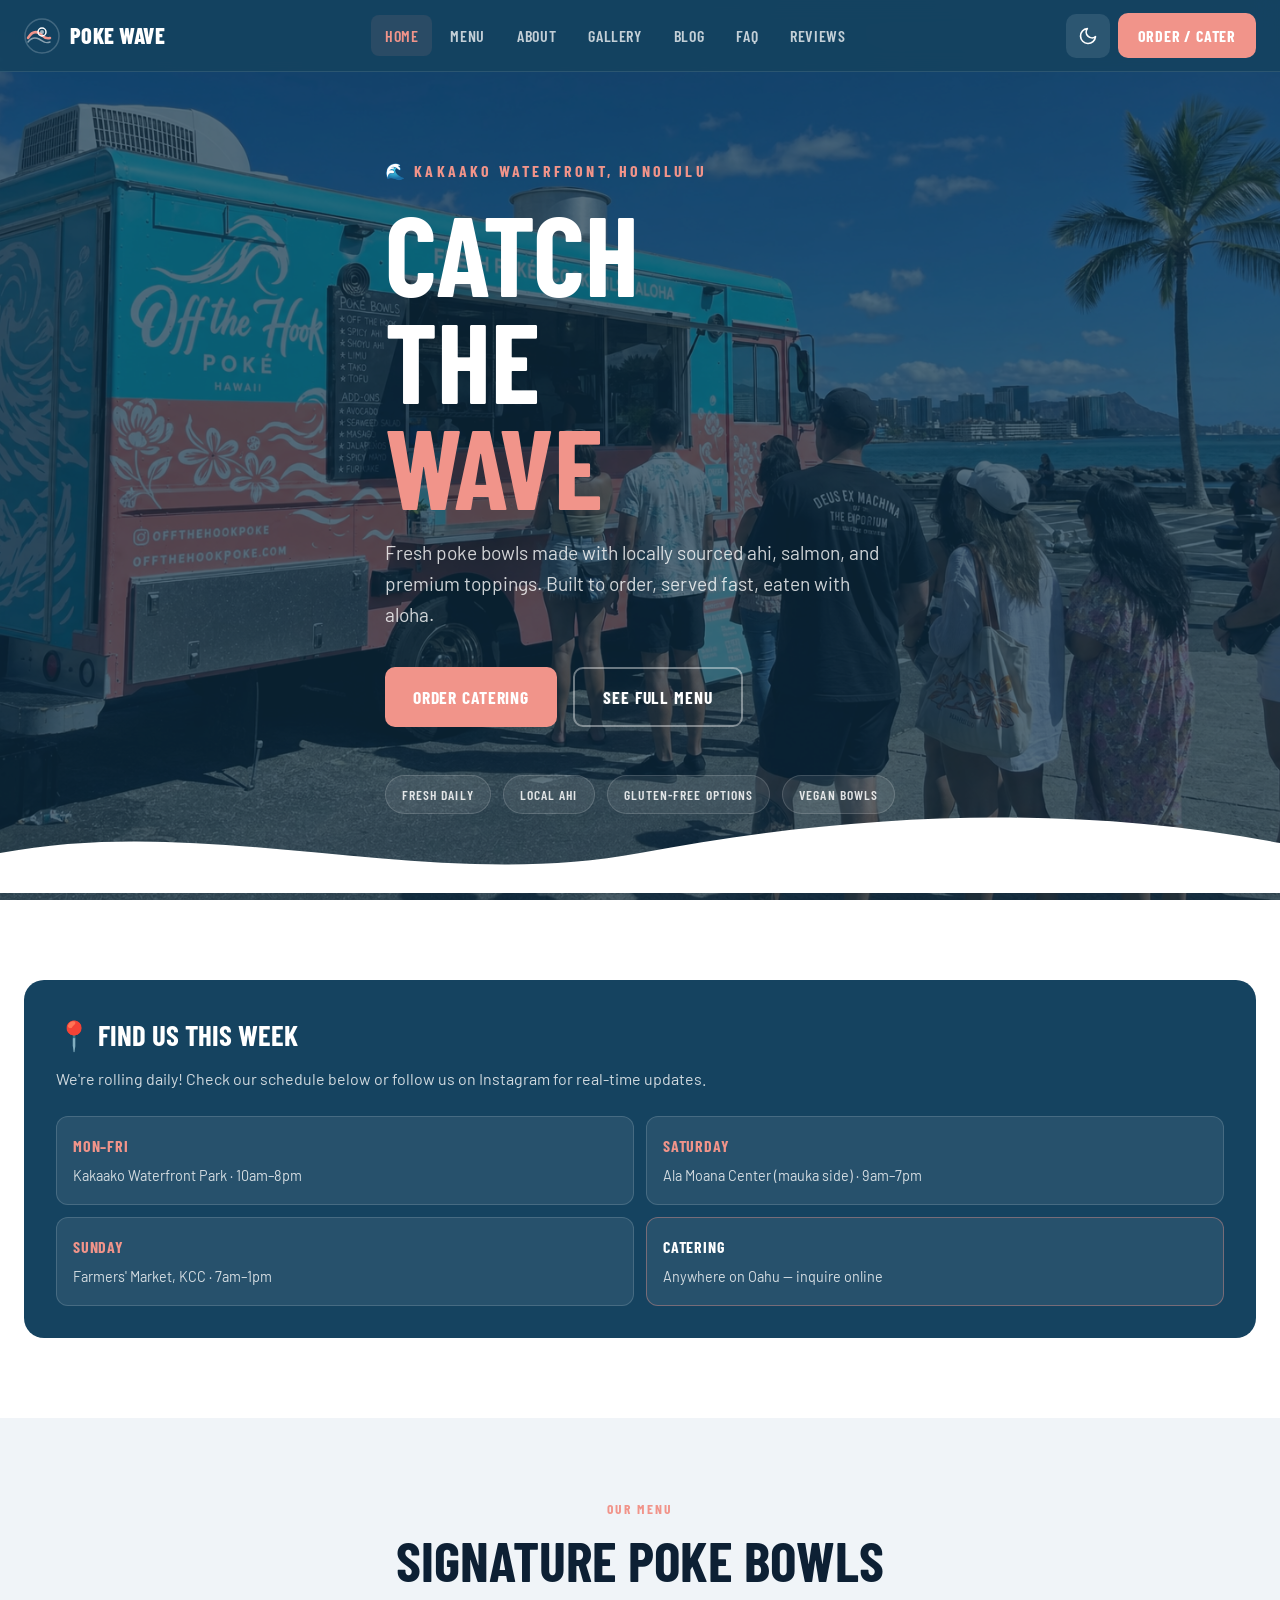
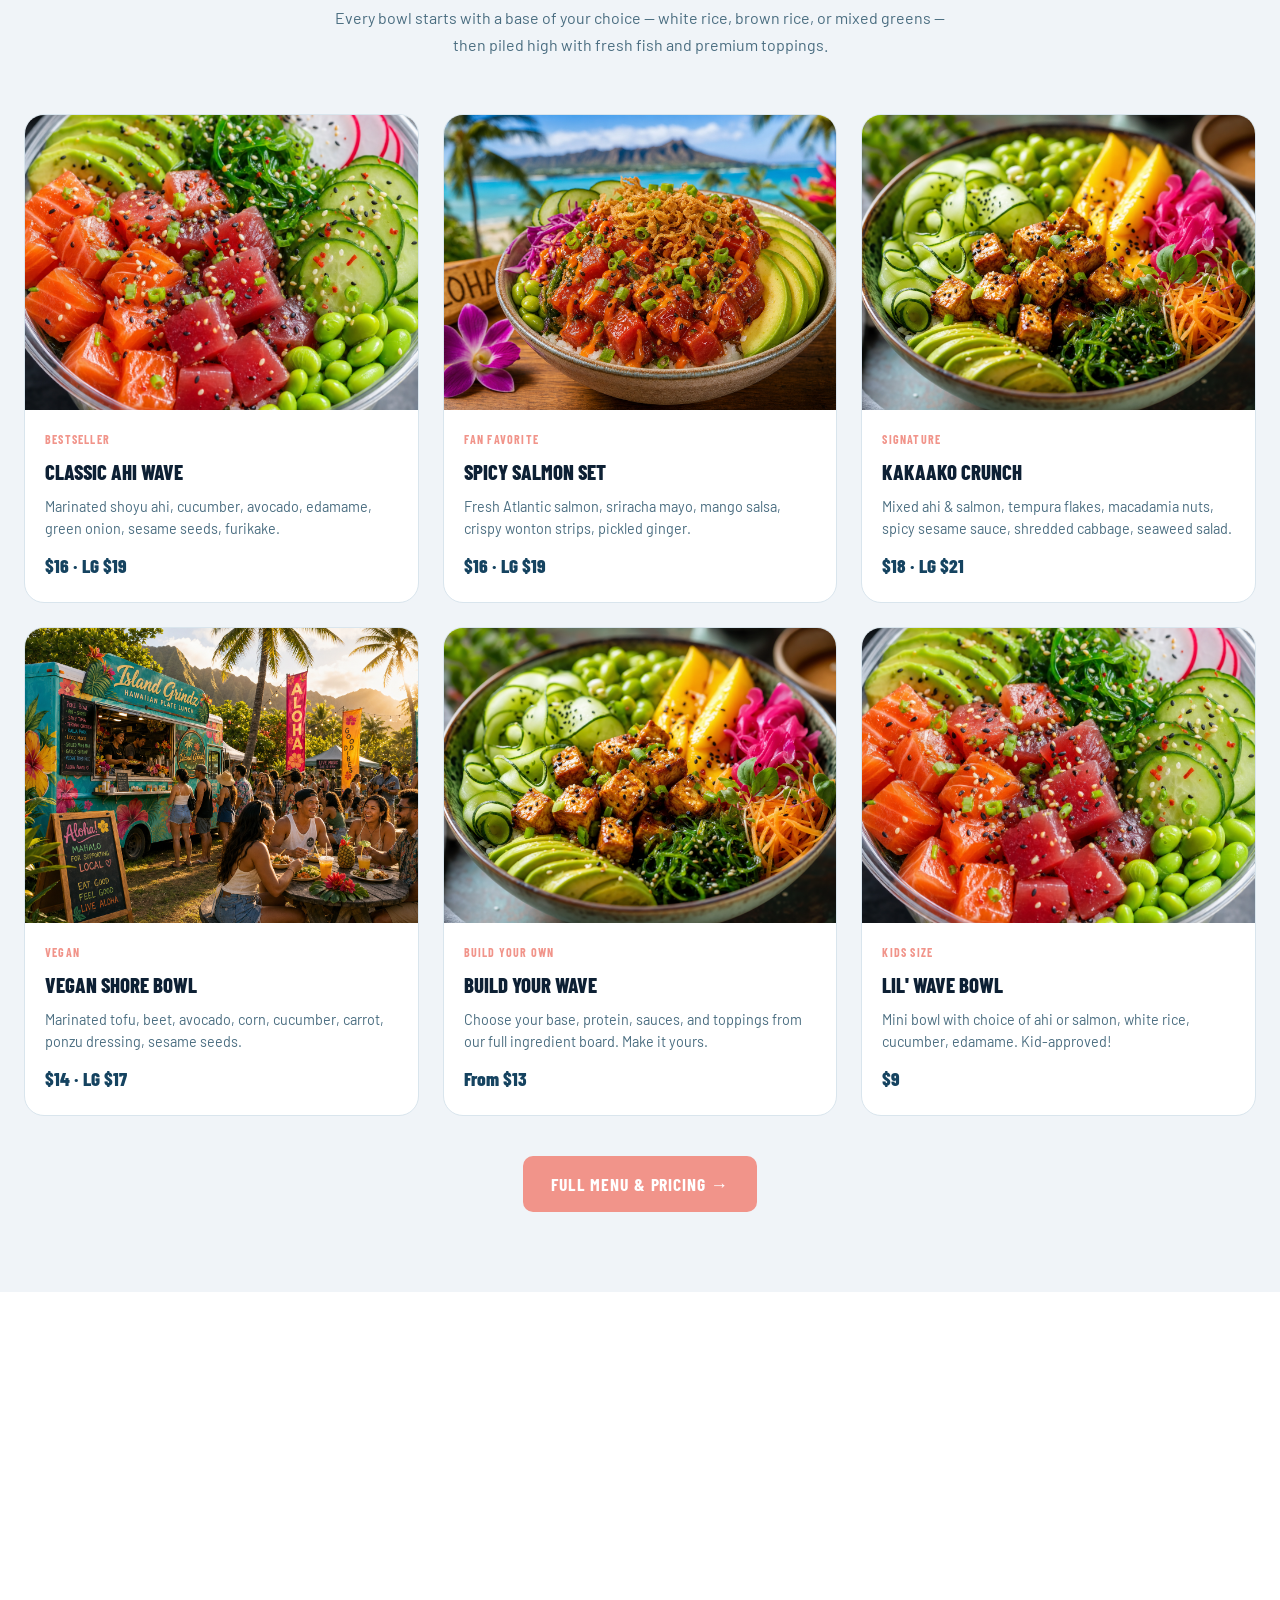
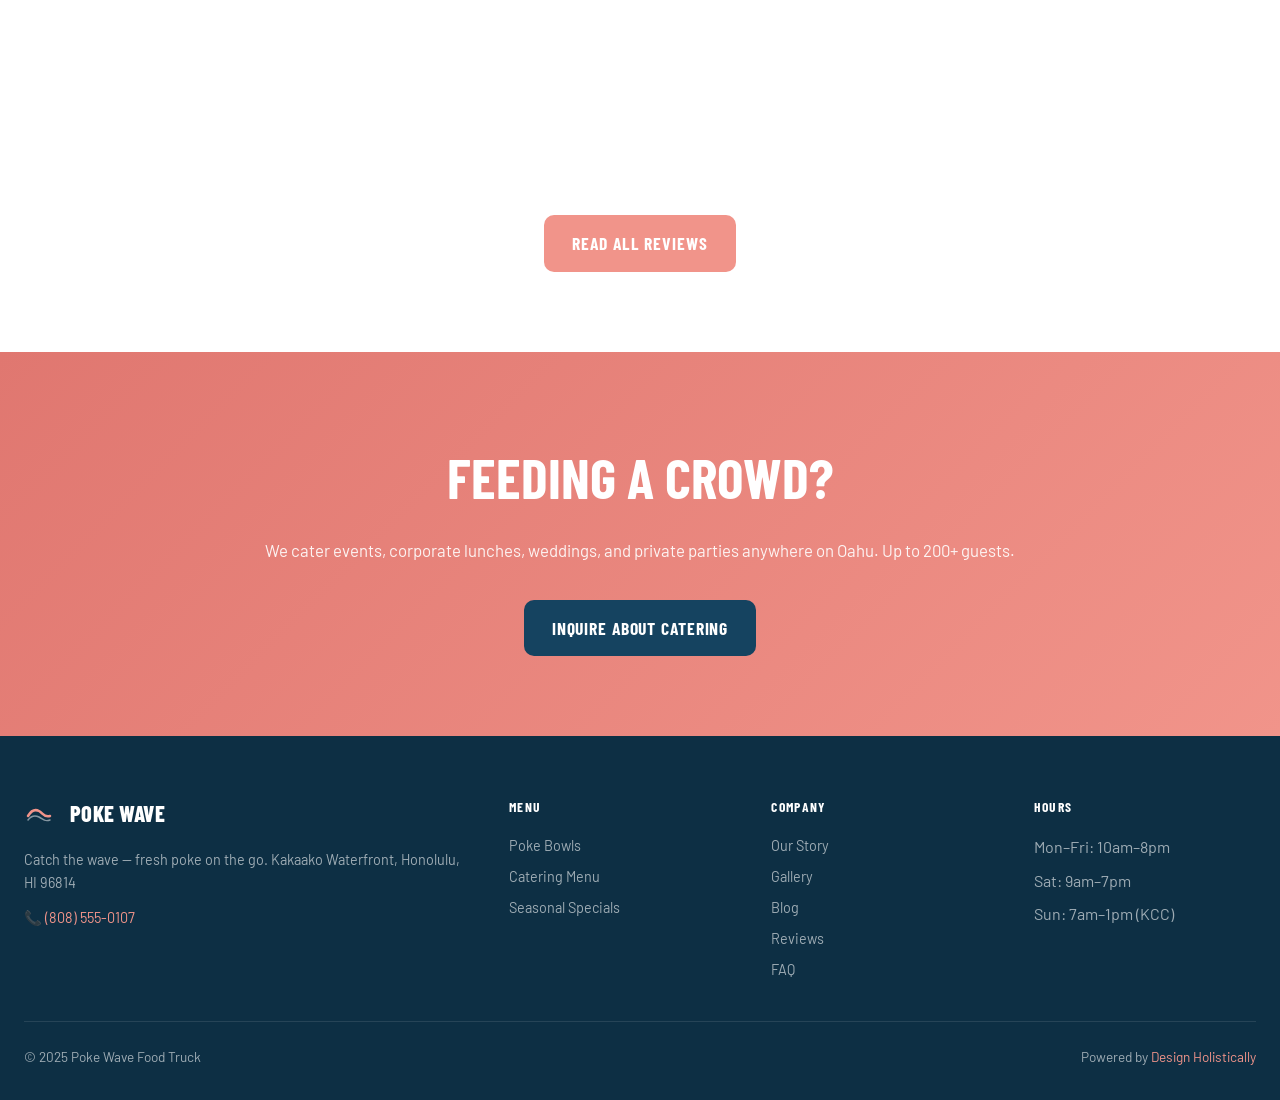
==== commit e31ecd44: "Initial commit: Poke Wave Food Truck — Hawaii sample site (Honolulu, Oahu)" ====
--- a/index.html
+++ b/index.html
@@ -7,7 +7,7 @@
 <meta name="description" content="Poke Wave is Honolulu's hottest poke food truck. Fresh ahi, salmon, and tuna poke bowls at Kakaako Waterfront. Catering available.">
 <meta property="og:title" content="Poke Wave Food Truck — Catch the Wave, Fresh Poke on the Go">
 <meta property="og:description" content="Fresh, customizable poke bowls in Kakaako, Honolulu. Ahi, salmon, mixed bowls. Find us daily at the waterfront.">
-<meta property="og:image" content="https://picsum.photos/1200/630?random=701">
+<meta property="og:image" content="images/hero.png">
 <meta property="og:type" content="website">
 <link rel="canonical" href="https://pokewavehonolulu.com">
 <link rel="stylesheet" href="css/style.css">
@@ -79,7 +79,7 @@
 <!-- Hero -->
 <section class="hero">
   <div class="hero-bg">
-    <img src="https://picsum.photos/1600/900?random=701" alt="Poke bowl close-up" loading="eager">
+    <img src="images/hero.png" alt="Poke bowl close-up" loading="eager">
   </div>
   <div class="hero-waves">
     <svg viewBox="0 0 1440 80" fill="var(--bg)" xmlns="http://www.w3.org/2000/svg" preserveAspectRatio="none">
@@ -129,7 +129,7 @@
     </div>
     <div class="menu-grid">
       <div class="menu-card fade-up">
-        <div class="menu-card-img"><img src="https://picsum.photos/600/450?random=711" alt="Classic Ahi Poke Bowl" loading="lazy"></div>
+        <div class="menu-card-img"><img src="images/service-poke-bowl.png" alt="Classic Ahi Poke Bowl" loading="lazy"></div>
         <div class="menu-card-body">
           <span class="menu-tag">Bestseller</span>
           <h3>Classic Ahi Wave</h3>
@@ -138,7 +138,7 @@
         </div>
       </div>
       <div class="menu-card fade-up">
-        <div class="menu-card-img"><img src="https://picsum.photos/600/450?random=712" alt="Spicy Salmon Bowl" loading="lazy"></div>
+        <div class="menu-card-img"><img src="images/service-spicy-tuna.png" alt="Spicy Salmon Bowl" loading="lazy"></div>
         <div class="menu-card-body">
           <span class="menu-tag">Fan Favorite</span>
           <h3>Spicy Salmon Set</h3>
@@ -147,7 +147,7 @@
         </div>
       </div>
       <div class="menu-card fade-up">
-        <div class="menu-card-img"><img src="https://picsum.photos/600/450?random=713" alt="Kakaako Crunch Bowl" loading="lazy"></div>
+        <div class="menu-card-img"><img src="images/service-vegetarian.png" alt="Kakaako Crunch Bowl" loading="lazy"></div>
         <div class="menu-card-body">
           <span class="menu-tag">Signature</span>
           <h3>Kakaako Crunch</h3>
@@ -156,7 +156,7 @@
         </div>
       </div>
       <div class="menu-card fade-up">
-        <div class="menu-card-img"><img src="https://picsum.photos/600/450?random=714" alt="Vegan Wave Bowl" loading="lazy"></div>
+        <div class="menu-card-img"><img src="images/service-catering.png" alt="Vegan Wave Bowl" loading="lazy"></div>
         <div class="menu-card-body">
           <span class="menu-tag">Vegan</span>
           <h3>Vegan Shore Bowl</h3>
@@ -165,7 +165,7 @@
         </div>
       </div>
       <div class="menu-card fade-up">
-        <div class="menu-card-img"><img src="https://picsum.photos/600/450?random=715" alt="Na Pali Builder Bowl" loading="lazy"></div>
+        <div class="menu-card-img"><img src="images/service-vegetarian.png" alt="Na Pali Builder Bowl" loading="lazy"></div>
         <div class="menu-card-body">
           <span class="menu-tag">Build Your Own</span>
           <h3>Build Your Wave</h3>
@@ -174,7 +174,7 @@
         </div>
       </div>
       <div class="menu-card fade-up">
-        <div class="menu-card-img"><img src="https://picsum.photos/600/450?random=716" alt="Ahi Tuna Kids Bowl" loading="lazy"></div>
+        <div class="menu-card-img"><img src="images/service-poke-bowl.png" alt="Ahi Tuna Kids Bowl" loading="lazy"></div>
         <div class="menu-card-body">
           <span class="menu-tag">Kids Size</span>
           <h3>Lil' Wave Bowl</h3>
@@ -201,7 +201,7 @@
         <div class="stars">★★★★★</div>
         <p>"Best poke bowl on the island, no competition. The Kakaako Crunch is my go-to every Friday. The ahi is always perfectly fresh and the crunch from the tempura flakes is addictive."</p>
         <div class="reviewer">
-          <div class="reviewer-avatar"><img src="https://picsum.photos/80/80?random=731" alt="Jake M." loading="lazy"></div>
+          <div class="reviewer-avatar"><img src="images/avatar-1.png" alt="Jake M." loading="lazy"></div>
           <div><div class="reviewer-name">Jake M.</div><div class="reviewer-location">Honolulu</div></div>
         </div>
       </div>
@@ -209,7 +209,7 @@
         <div class="stars">★★★★★</div>
         <p>"We used Poke Wave for a company lunch catering on a Wednesday and they knocked it out. Set up super fast, everyone raved about the freshness. Will definitely book again for our next team event."</p>
         <div class="reviewer">
-          <div class="reviewer-avatar"><img src="https://picsum.photos/80/80?random=732" alt="Rachel T." loading="lazy"></div>
+          <div class="reviewer-avatar"><img src="images/avatar-2.png" alt="Rachel T." loading="lazy"></div>
           <div><div class="reviewer-name">Rachel T.</div><div class="reviewer-location">Kakaako, Honolulu</div></div>
         </div>
       </div>
@@ -217,7 +217,7 @@
         <div class="stars">★★★★★</div>
         <p>"As someone who grew up in Hawaii, I know what good poke tastes like. Poke Wave does it right — quality fish, fresh toppings, and portions that actually fill you up. The spicy salmon is 🔥"</p>
         <div class="reviewer">
-          <div class="reviewer-avatar"><img src="https://picsum.photos/80/80?random=733" alt="Kainoa L." loading="lazy"></div>
+          <div class="reviewer-avatar"><img src="images/avatar-3.png" alt="Kainoa L." loading="lazy"></div>
           <div><div class="reviewer-name">Kainoa L.</div><div class="reviewer-location">Pearl City, Oahu</div></div>
         </div>
       </div>
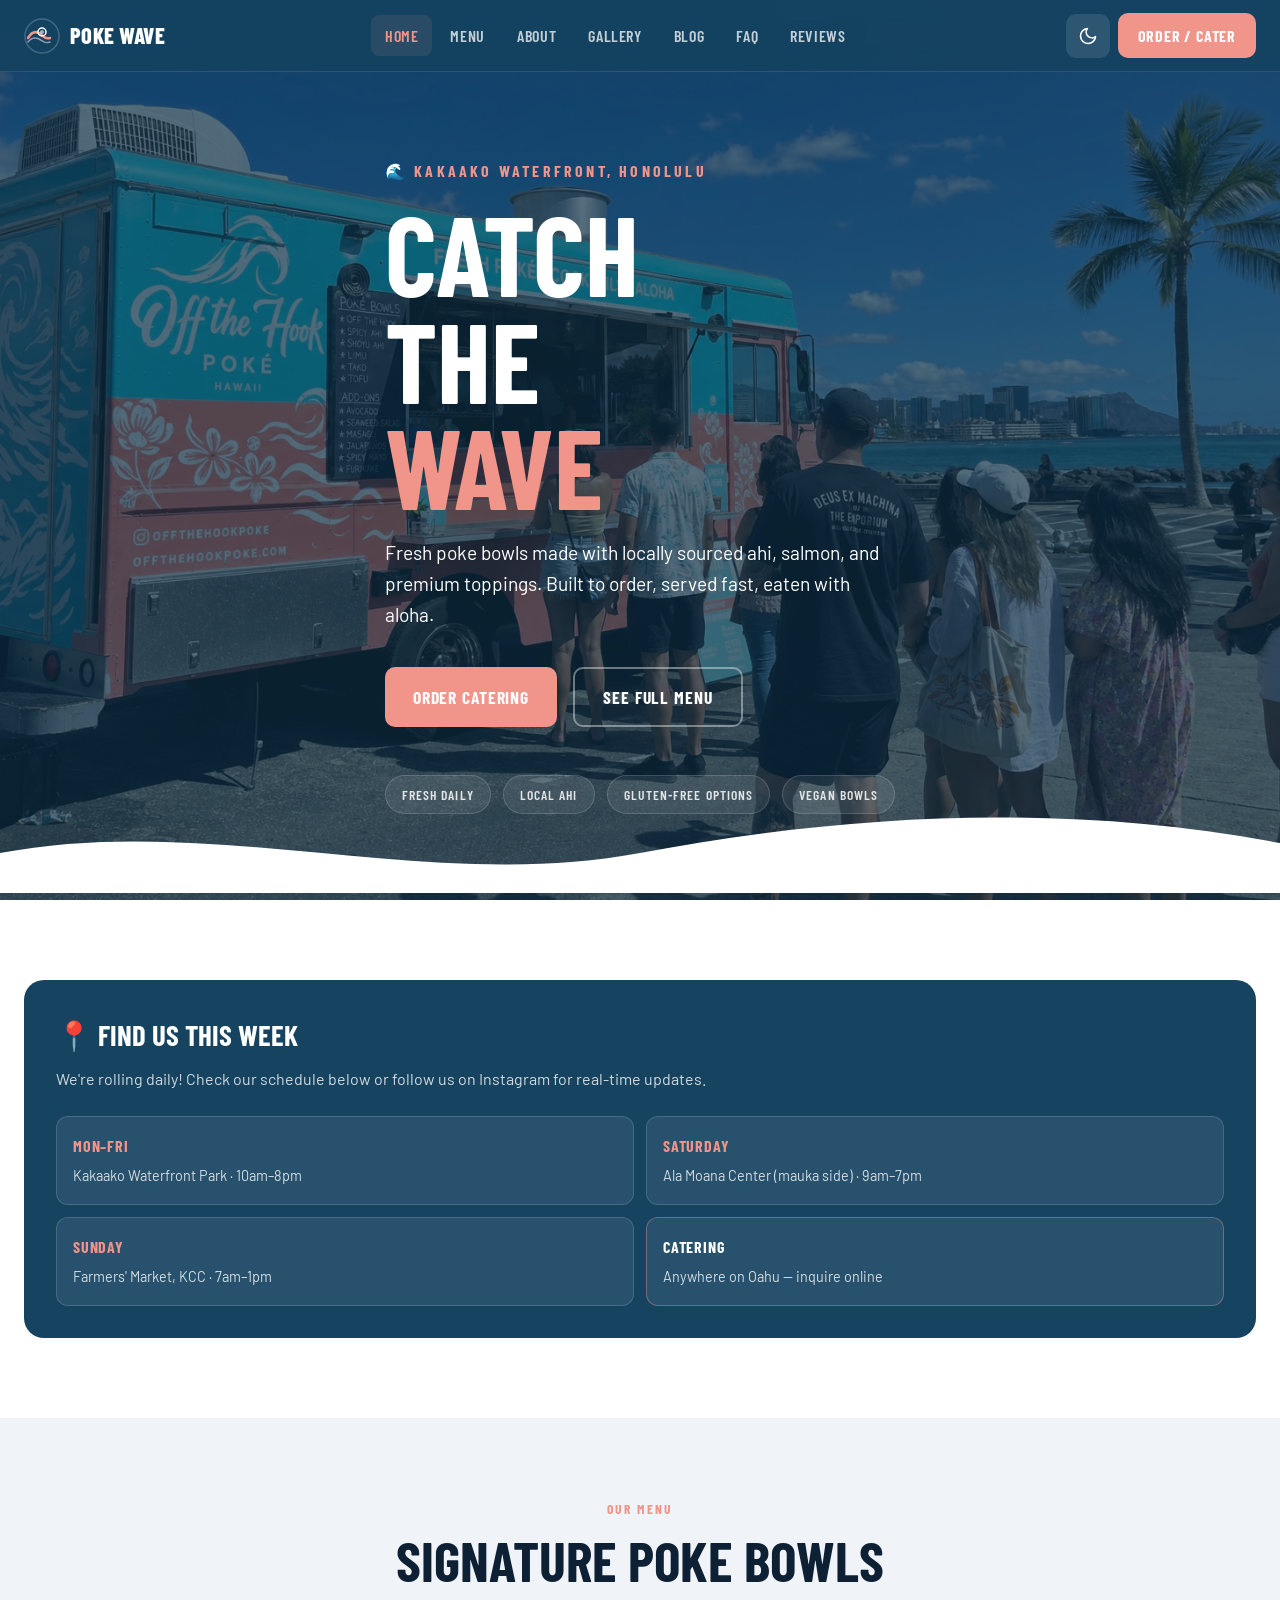
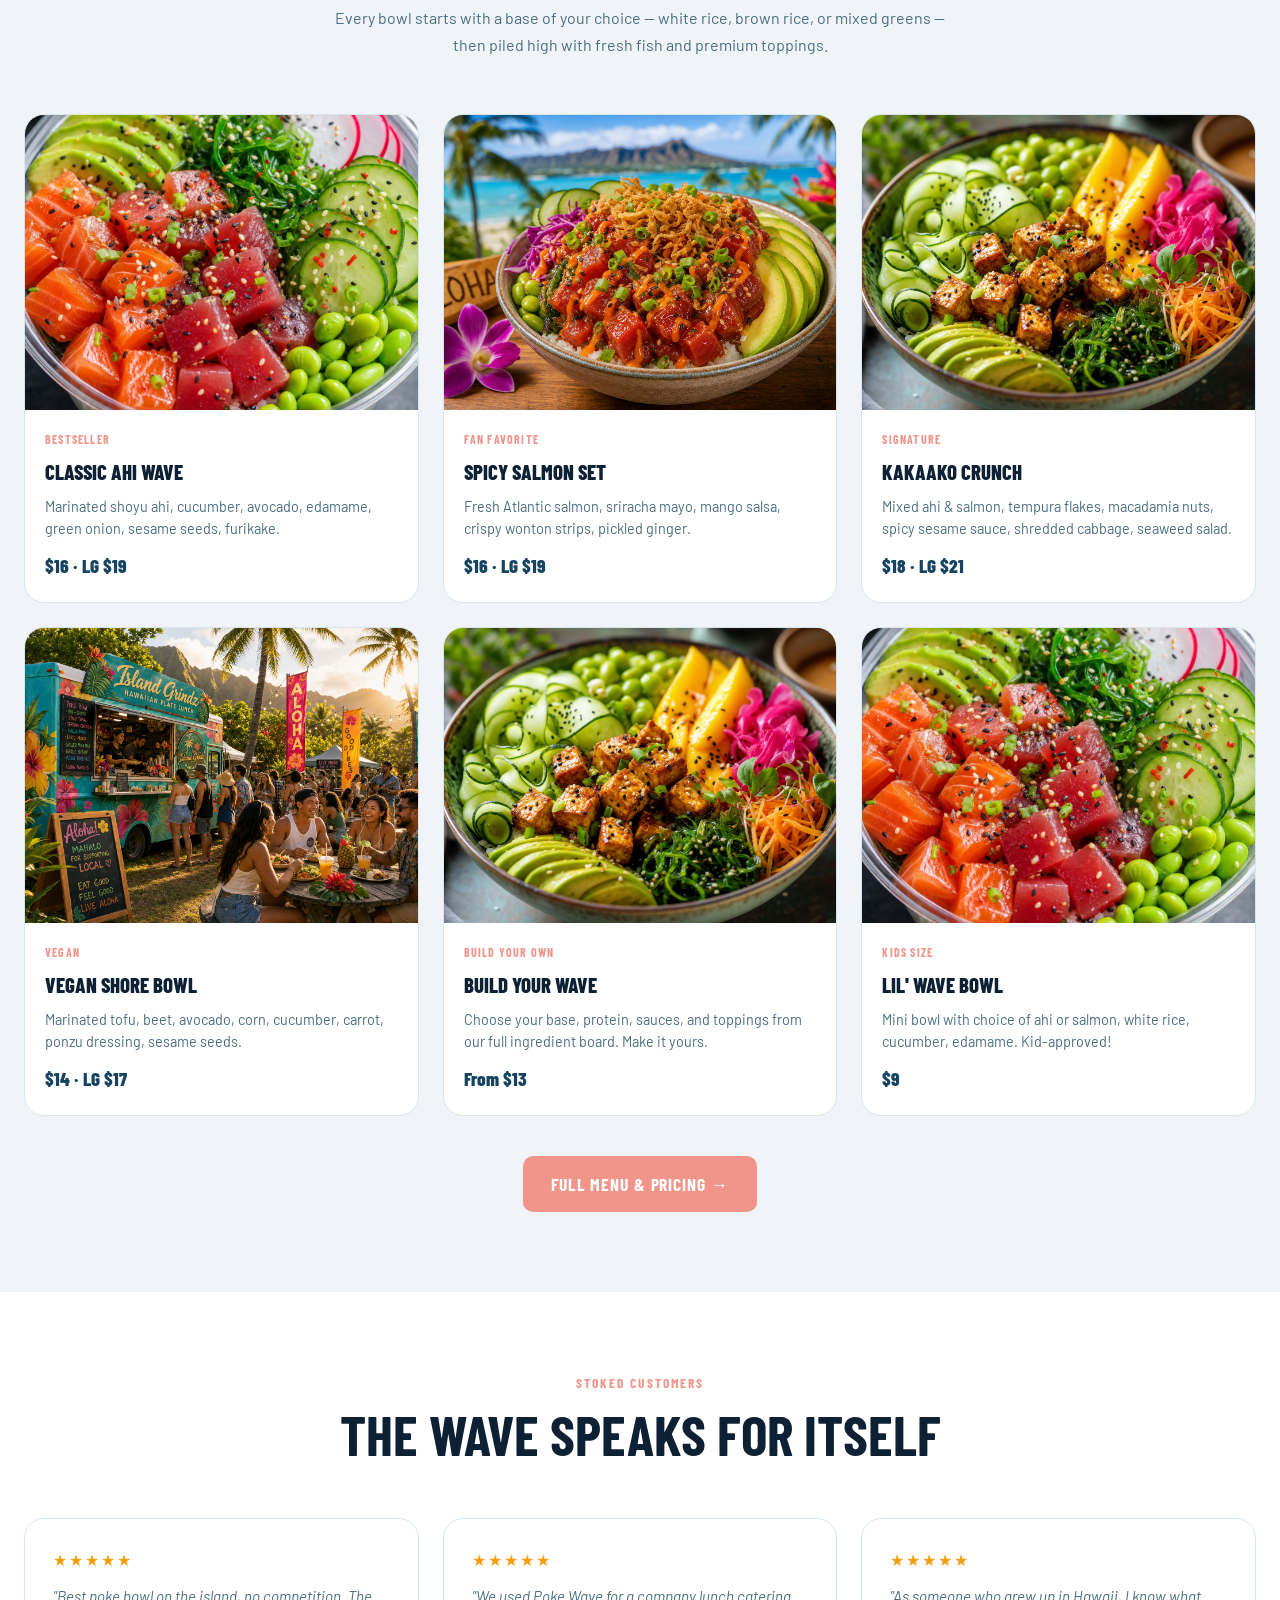
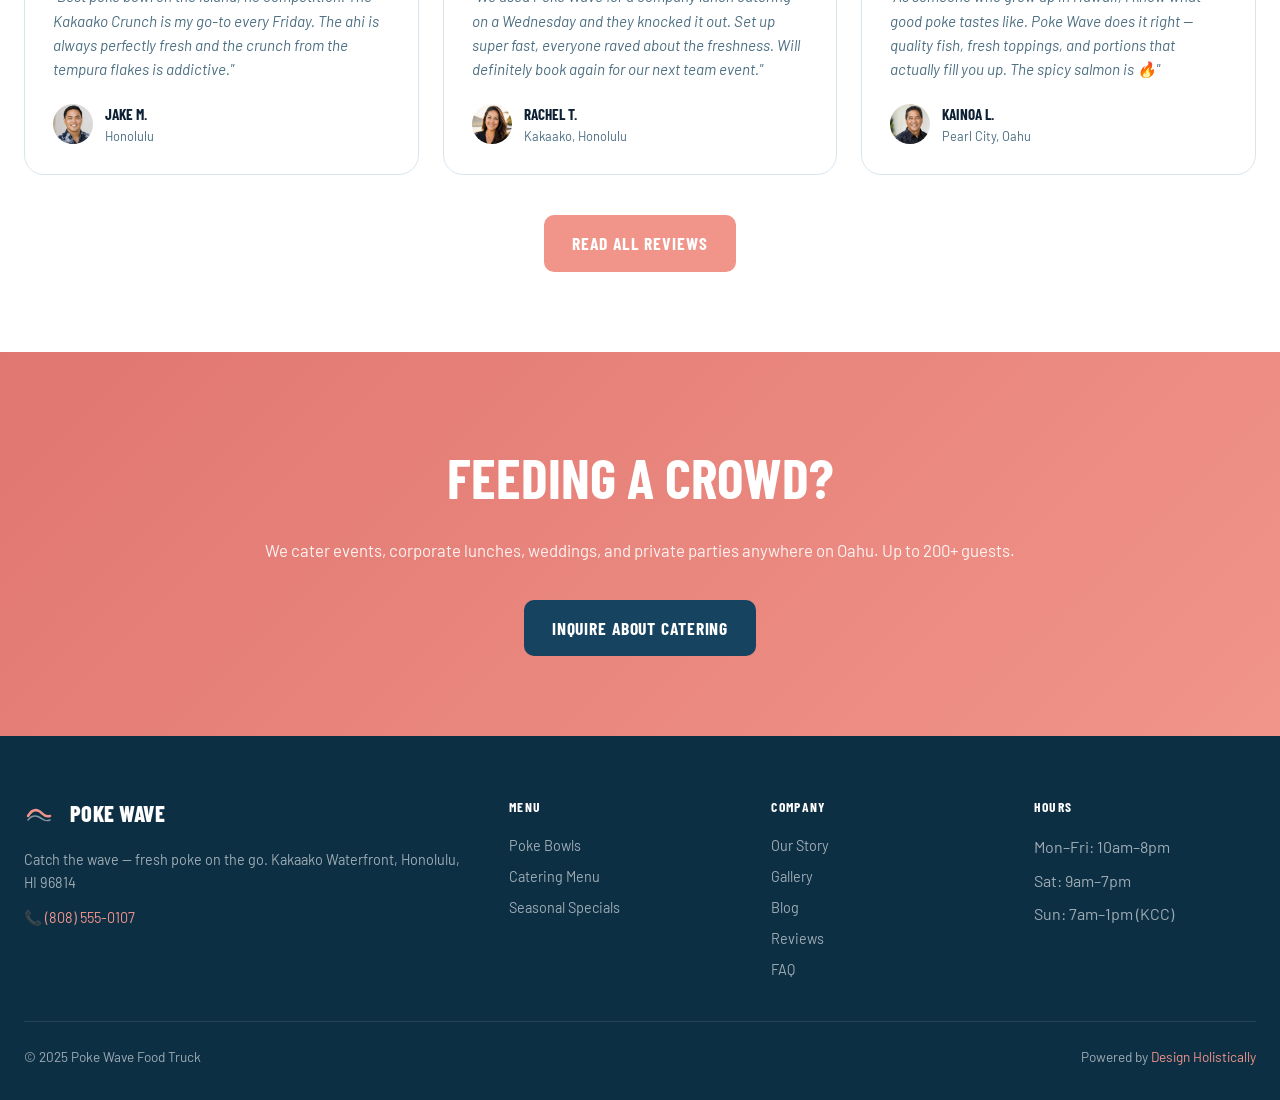
==== commit fba116da: "feat: replace all picsum placeholders with AI-generated photorealistic images" ====
--- a/index.html
+++ b/index.html
@@ -32,6 +32,10 @@
   "openingHours": "Mo-Su 10:00-20:00"
 }
 </script>
+  <link rel="icon" type="image/x-icon" href="images/favicon.ico">
+  <link rel="icon" type="image/png" sizes="32x32" href="images/favicon-32x32.png">
+  <link rel="icon" type="image/png" sizes="16x16" href="images/favicon-16x16.png">
+  <link rel="apple-touch-icon" sizes="180x180" href="images/apple-touch-icon.png">
 </head>
 <body>
 <header class="header">
--- a/css/style.css
+++ b/css/style.css
@@ -311,3 +311,8 @@
 .footer-links a:hover { color: var(--accent); }
 .footer-bottom { max-width: 1280px; margin: 40px auto 0; padding-top: 24px; border-top: 1px solid rgba(255,255,255,0.1); display: flex; flex-wrap: wrap; gap: 16px; justify-content: space-between; font-size: 0.85rem; }
 .footer-bottom a { color: var(--accent); }
+
+.hero h1, .hero p, .hero-content, .hero .eyebrow-label, .hero .tag { color: #fff !important; }
+
+[data-theme="dark"] .hero { background: transparent !important; }
+[data-theme="dark"] .hero-bg img { opacity: 1 !important; }
